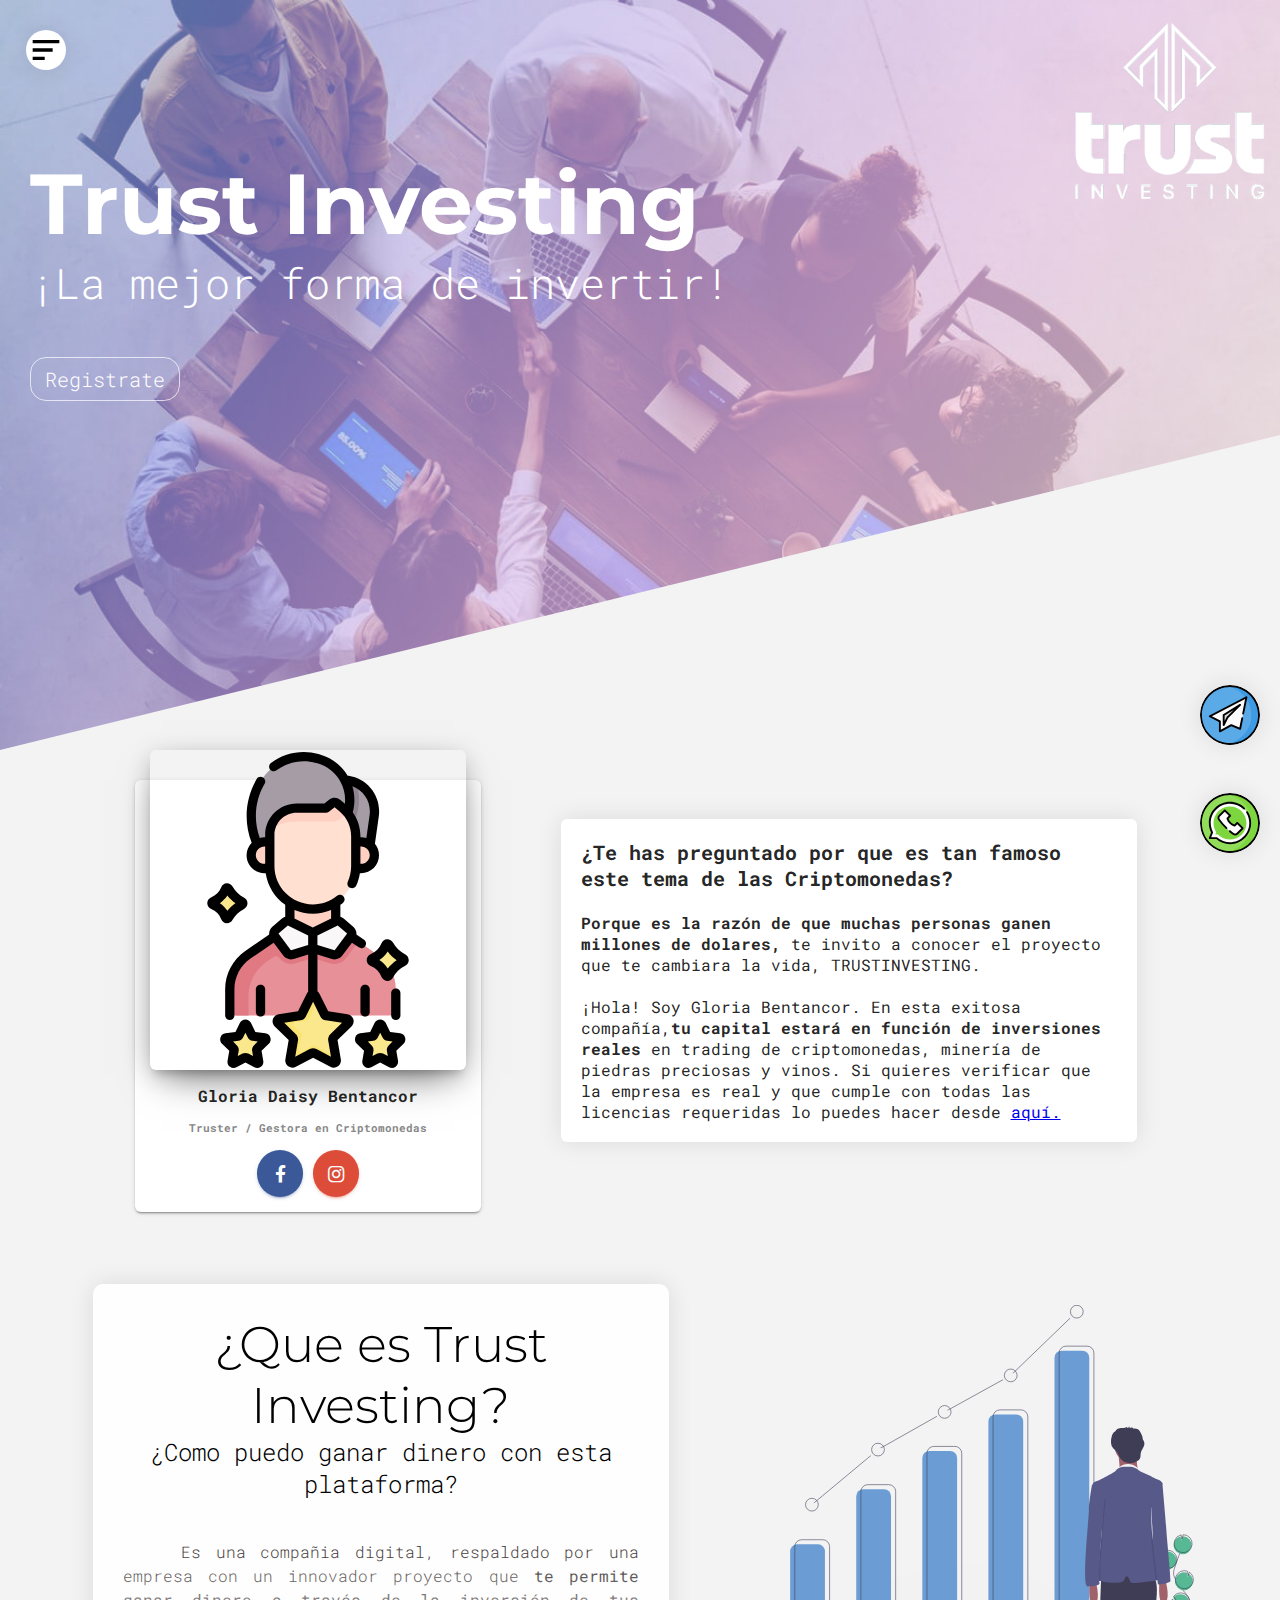
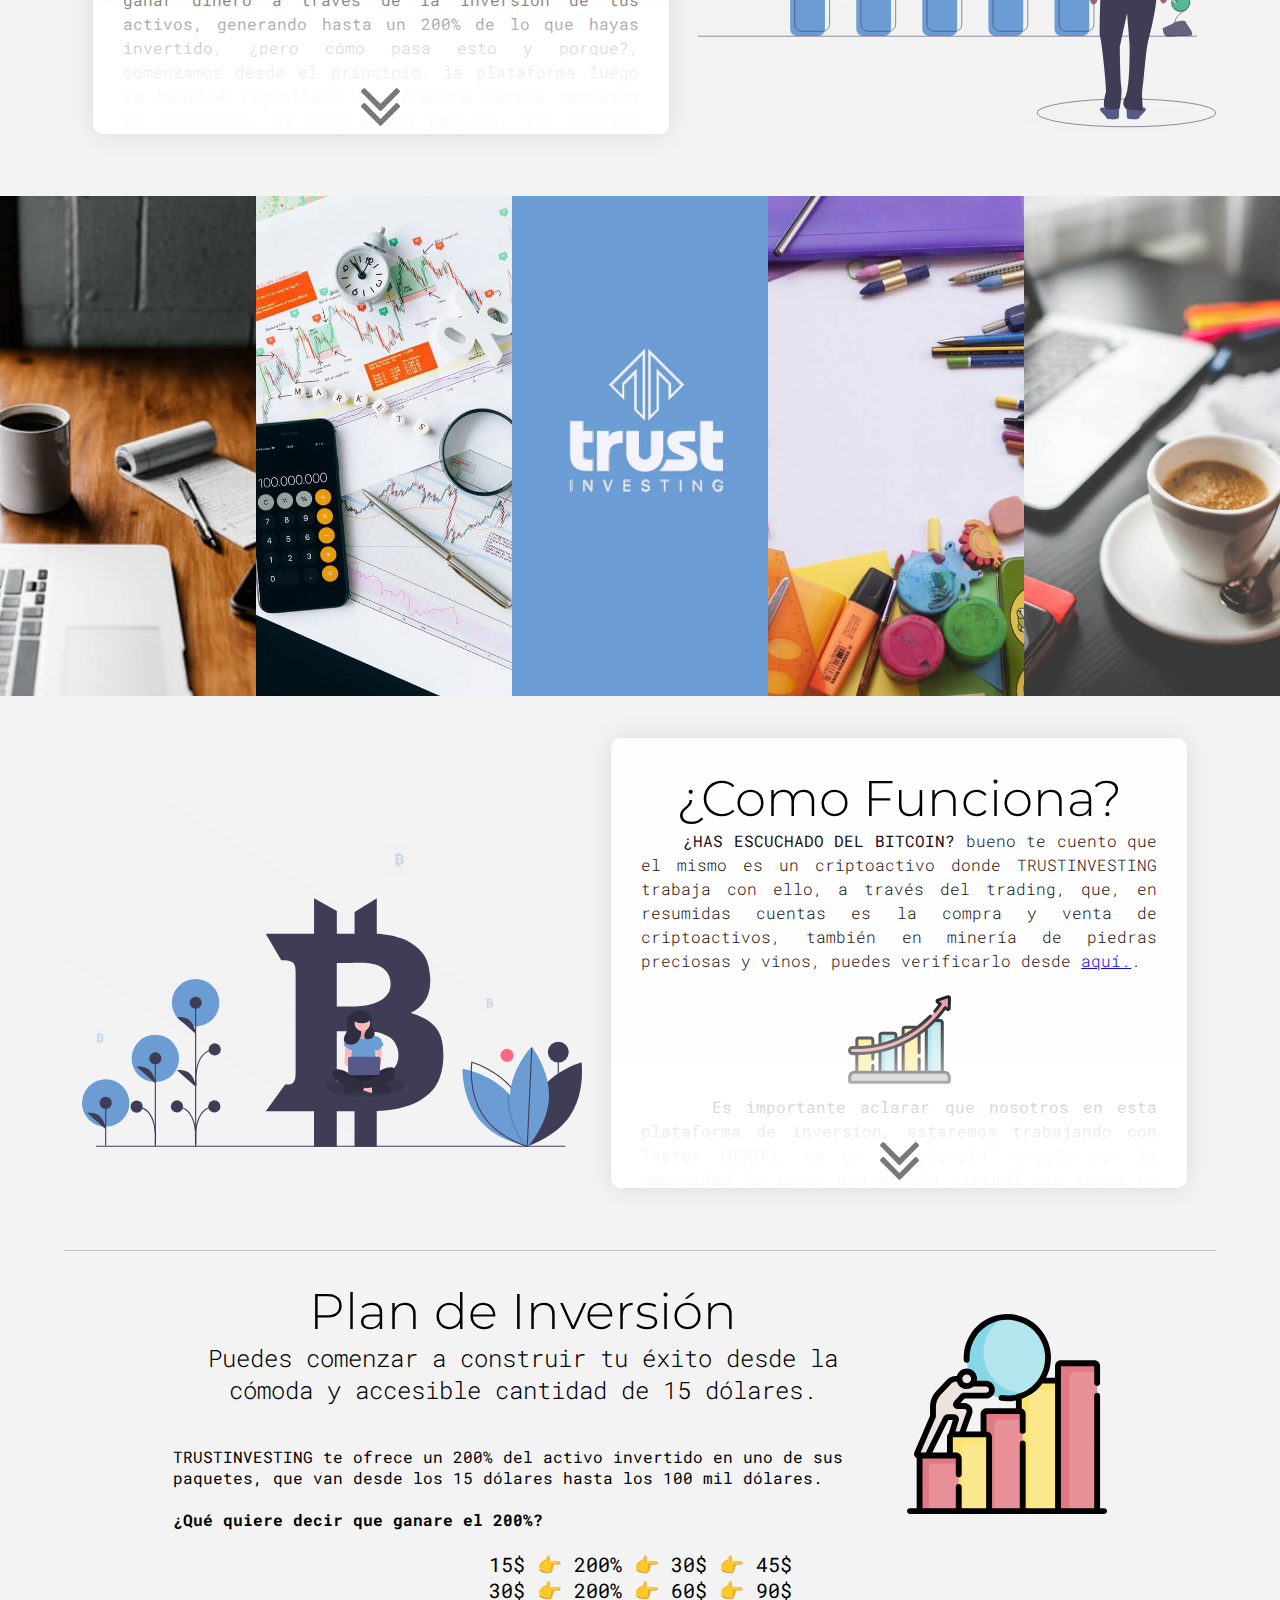
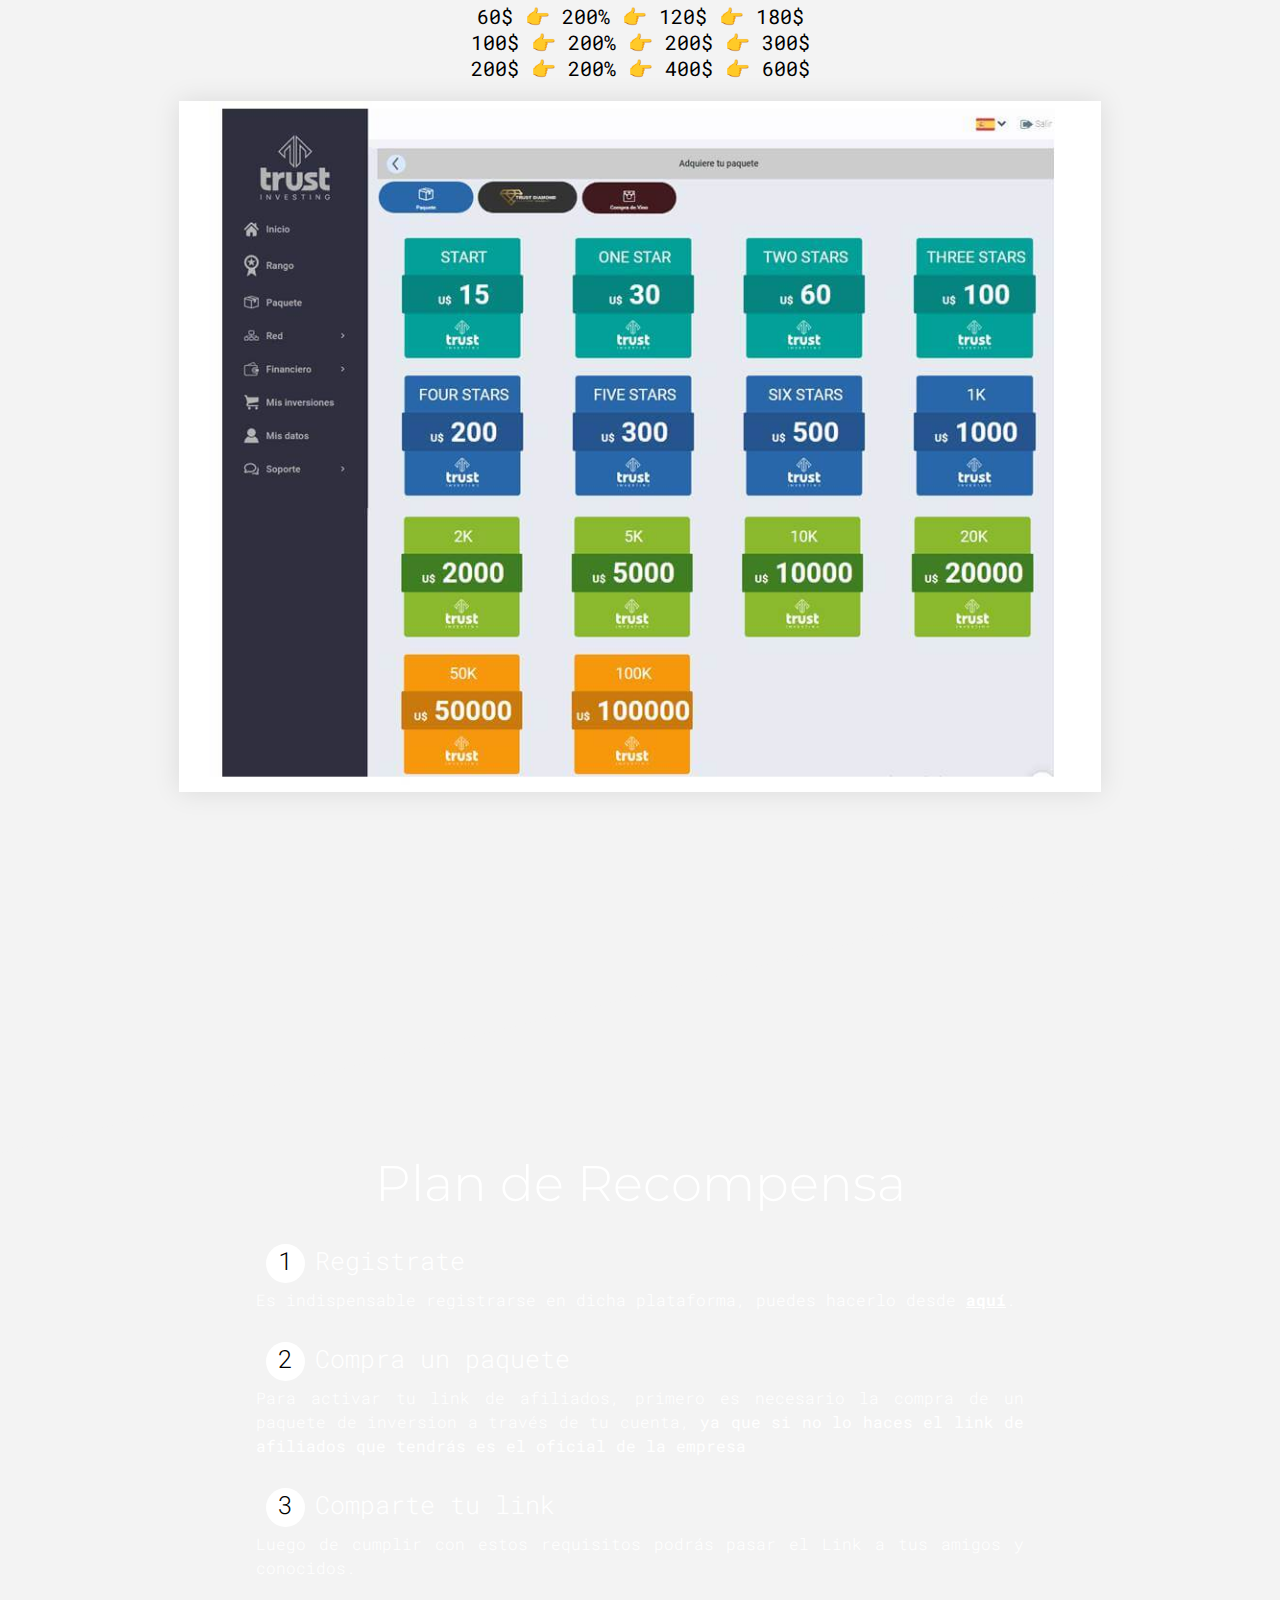
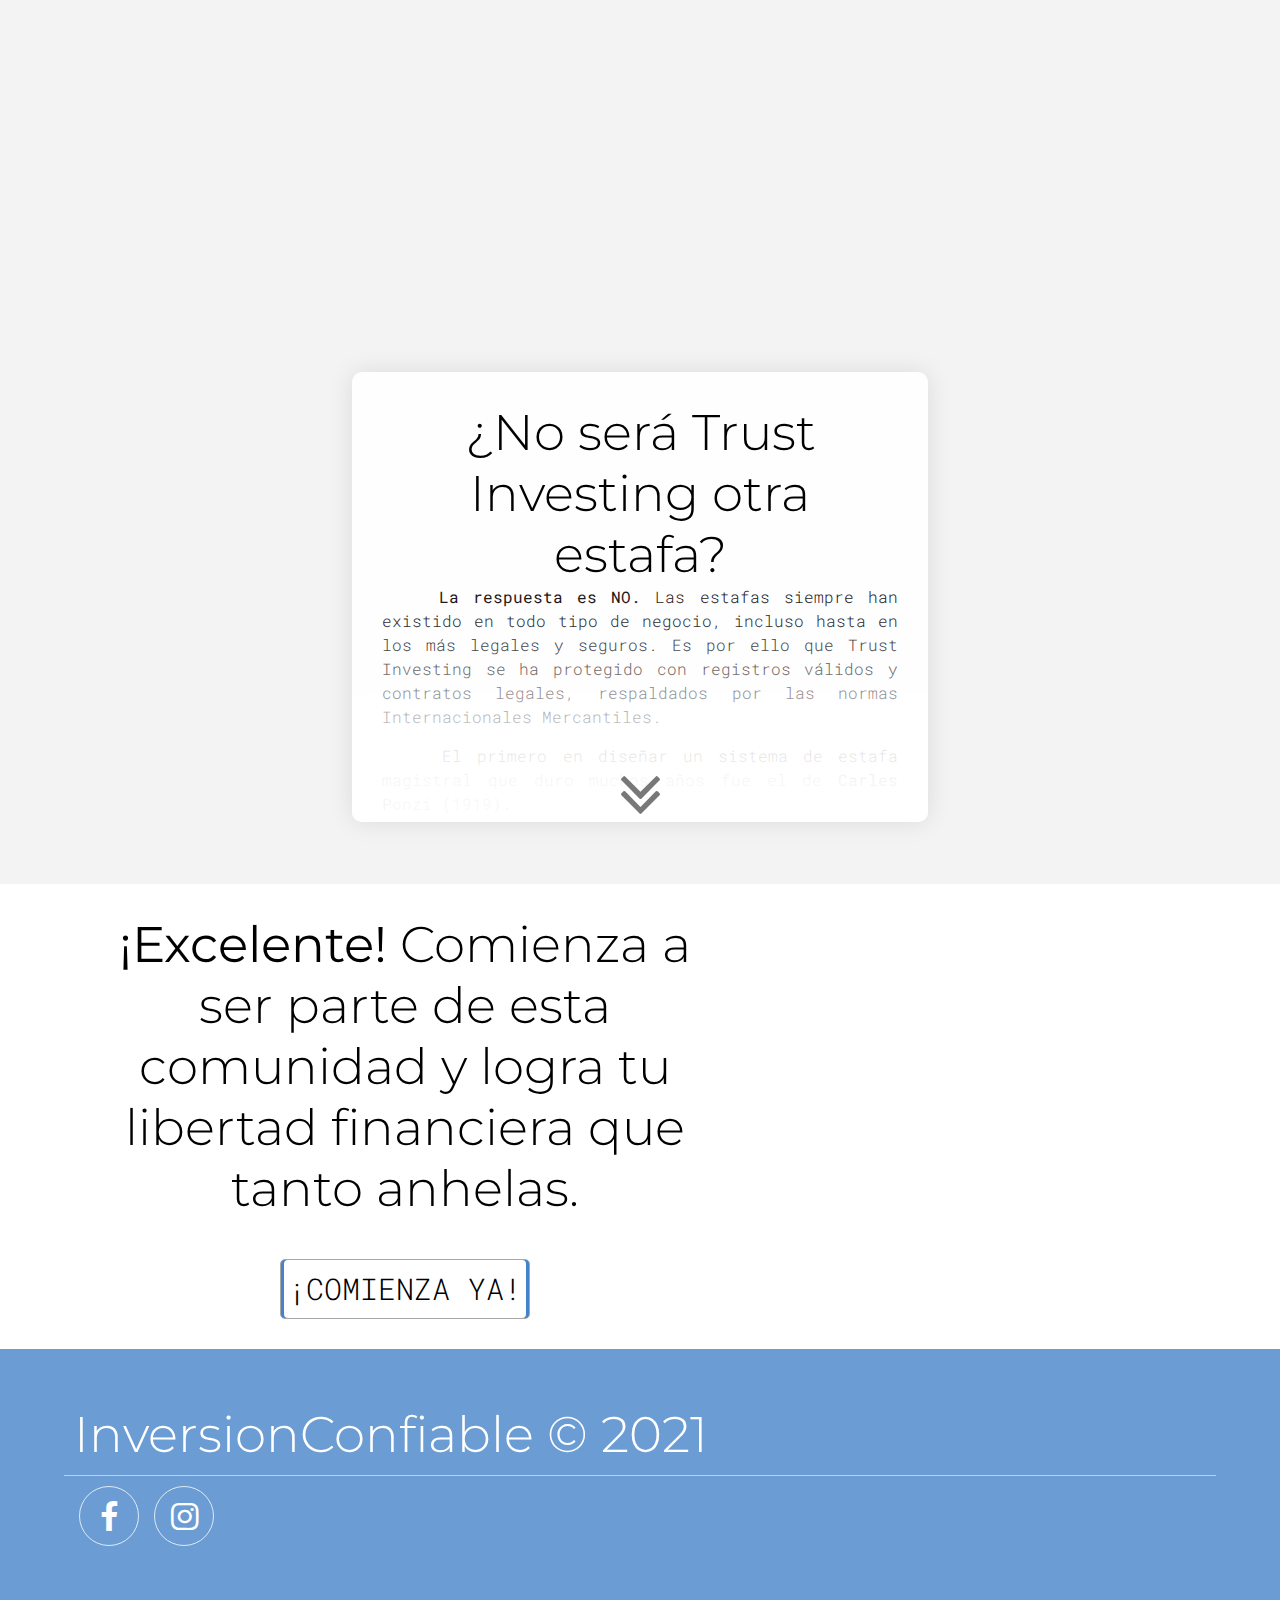
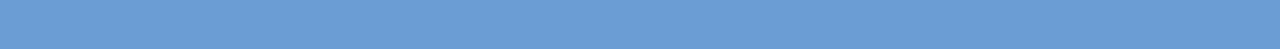
==== index.html @ 5d6cb263 "mensaje1" ====
<!DOCTYPE html>
<html lang="es">
<head>
    <meta charset="UTF-8">
    <meta name="viewport" content="width=device-width, initial-scale=1.0">
    <meta http-equiv="X-UA-Compatible" content="ie=edge">
    <meta name="description" content="TRUSTINVESTING es una compañia especializada en criptiactivos, con pagos confiables, rapidos y seguros.">
    <meta name="keywords" content="Que es TRUSTINVESTING, Como funciona, Como ganar con TRUSTINVESTING, Paquetes, Link de referencia, Recompensa, Afiliados, Registrarse en TRUSTINVESTING">
    <meta name="author" content="Samuel">
    <title>Que es TRUSTINVESTING|Como Funciona en este 2021|Planes y Servicios</title>
    <link rel="stylesheet" href="style/estilos.css">
    <link rel="stylesheet" href="style/fontello.css">
    <link rel="preconnect" href="https://fonts.gstatic.com">
    <link rel="stylesheet" href="style/fontello2.css">
</head>
<body>
    <header>
        <div class="what">
            <a href="https://api.whatsapp.com/send?phone=59898724242">
                <img src="Imagenes/whatsapp.svg" alt="" class="logo ">
            </a>
        </div>
        <div class="teleg">
            <a href="https://t.me/Gloriadai">
                <img src="Imagenes/telegram.svg" alt="" class="logo2 ">
            </a>
        </div>
        <nav class="menu-navegacion">
            <div class="contenido-navegacion">
                <a href="Quien-Soy2/index.html" class="especial">¿Quien soy?<i class="icon-user edit"></i></a>
                <a href="Como-Registrarme-en-TrustInvesting/index.html">¿Como Registrarme en TrustInvesting?<i class="icon-login edit"></i></a>
                <a href="Plan Pasivo e Interes Compuesto/index.html">Plan Pasivo e Interes Compuesto <i class="icon-dollar edit"></i></a>
                <a href="Plan-De-Compensacion-y-Detalles/index.html">Plan de Compensación y Detalles <i class="icon-money edit"></i></a>
                <a href="Rango-o-Plan-de-Carreras/index.html">Rango o Plan de Carreras <i class="icon-child edit"></i></a>
                <a href="Como-comprar-un-paquete/index.html">Como comprar un paquete y retirar dinero<i class="icon-box edit"></i></a>
                <a href="Preguntas-Frecuentes/index.html">Preguntas Frecuentes <i class="icon-help edit"></i></a>
            </div>
        </nav>
        <img src="Imagenes/bx-menu-alt-left.svg" alt="" class="hamburguer">
        <div class="logo-investing">
            <img src="Imagenes/Logo_Trust_Investing.png" alt="" class="investing lazyload" loading="lazy">
        </div>
        <div class="textos">
            <h1 class="titulo">Trust Investing</h1>
            <h3 class="subtitulo">¡La mejor forma de invertir!</h3>
            <a href="https://trustinvesting.com/Gloriadaisy/unete" class="boton">Registrate
            </a>
        </div>
        <div class="sesgoabajo"></div>
    </header>
    <main>
        <!-- PROFILE CARDS -->
        <div class="cards-7 section-gray">
            <div class="contenido-perfil">
                <div class="card card-profile">
                    <div class="card-image">
                        <a href="#"><img class="img" src="flaticon/role-model.svg"> </a>
                    </div>
                    <div class="table">
                        <h4>Gloria Daisy Bentancor</h4>
                        <h6 class="category text-gray">Truster / Gestora en Criptomonedas</h6>
                        <div class="ftr"><a href="https://www.facebook.com/profile.php?id=100000146257616" class="btn btn-just-icon btn-facebook btn-round"><i class="fa icon-facebook"></i></a> <a href="https://www.instagram.com/gloriabentancor?igshid=164nlr9mfbh7b" class="btn btn-just-icon btn-google btn-round"><i class="fa icon-instagram"></i></a> </div>
                    </div>
                </div>
                <div class="cards-1">
                    <div class="card2 card-blog">
                        <div class="table">
                            <p>
                                <strong class="primero"> ¿Te has preguntado por que es tan famoso este tema de las Criptomonedas?</strong>
                                <br>
                                <br>
                                <strong> Porque es la razón de que muchas personas ganen millones de dolares,</strong> te invito a conocer el proyecto que te cambiara la vida, TRUSTINVESTING.
                                <br>
                                <br>
                                ¡Hola! Soy Gloria Bentancor. En esta exitosa compañía,<strong>tu capital estará en función de inversiones reales </strong>en trading de criptomonedas, minería de piedras preciosas y vinos. Si quieres verificar que la empresa es real y que cumple con todas las licencias requeridas lo puedes hacer desde <a href="https://opencorporates.com/companies/pa/155681488"> aquí.</a>
                            </p>
                        </div>
                    </div>
                </div>
            </div>
        </div>
        <section class="acerca-de">
            <div class="sobreNosotros">
                <div class="contenedor sombra">
                    <div class="contenido">
                        <h2 class="sobre-nosotros">¿Que es Trust Investing?</h2>
                        <h3 class="slogan">¿Como puedo ganar dinero con esta plataforma?</h3>
                        <p class="parrafo">&nbsp;&nbsp;&nbsp;&nbsp;Es una compañia digital, respaldado por una empresa con un innovador proyecto que <strong>te permite ganar dinero a través de la inversión de tus activos, generando hasta un 200% de lo que hayas invertido</strong>, ¿pero cómo pasa esto y porque?, comenzamos desde el principio, la plataforma luego de haberte registrado te ofrecerá varios paquetes de inversion, al comprar un paquete, tus activos pasan a ser criptoactivos, los mismos son básicamente activos virtuales,<b>protegidos por criptografía</b>, presentes en los registros digitales, cuyas operaciones se ejecutan y almacenan en una red virtual, esto quiere decir que tus activos estarán seguros.</p>
                        <div class="imagen-coachin">
                            <img src="flaticon/trust.svg" alt="">
                        </div>
                        <p class="parrafo">&nbsp;&nbsp;&nbsp;&nbsp;Dichos activos surgió con necesidad de realizar pagos y transferencias entre personas naturales y jurídicas <b>sin pasar por un intermediario como lo son las instituciones bancarias, pagos rapidos, seguros, sin comisiones ni impuestos.</b></p>
                        <div class="sombra-interna"></div>
                    </div>
                    <div class="flecha">
                        <i class="icon-angle-double-down flecha-interna"></i>
                    </div>
                </div>
                    <img src="undraw/undraw_investing_7u74.svg" alt="" class="ilustracion lazyload" loading="lazy">
            </div>
        </section>
        <section class="galeria">
            <div class="imagenes none">
                <img src="Imagenes/1.jpg" alt="" loading="lazy" class="lazyload">
            </div>
            <div class="imagenes dnone">
                <img src="Imagenes/3.jpg" alt="" loading="lazy" class="lazyload">
            </div>
            <div class="imagenes">

                <img src="Imagenes/Investing(4).jpg" alt="" loading="lazy" class="lazyload">

            </div>
            <div class="imagenes dnone">
                <img src="Imagenes/4.jpeg" alt="" loading="lazy" class="lazyload">

            </div>
            <div class="imagenes none">
                <img src="Imagenes/5.jpeg" alt="" loading="lazy" class="lazyload">
            </div>

        </section>



        <section class="acerca-de">
            <div class="sobreNosotros">
                <img src="undraw/undraw_digital_currency_qpak.svg" alt="" class="ilustracion lazyload" loading="lazy">
                <div class="contenedor sombra">
                    <div class="contenido">
                        <h2 class="sobre-nosotros">¿Como Funciona?</h2>
                        <p class="parrafo">&nbsp;&nbsp;&nbsp;&nbsp;<b>¿HAS ESCUCHADO DEL BITCOIN?</b> bueno te cuento que el mismo es un criptoactivo donde TRUSTINVESTING trabaja con ello, a través del trading, que, en resumidas cuentas es la compra y venta de criptoactivos, también en minería de piedras preciosas y vinos, puedes verificarlo desde <a href="http://www.traveltrust.club/">aquí.</a>.</p>
                        <div class="imagen-coachin">
                            <img src="flaticon/growth.svg" alt="">
                        </div>
                        <p class="parrafo"> &nbsp;&nbsp;&nbsp;&nbsp;<b> Es importante aclarar que nosotros en esta plataforma de inversion, estaremos trabajando con Theter (USDT),</b> es un “stablecoin” creado con la necesidad de tener una moneda virtual que tenga un valor <b>"fijo"</b> dentro de los criptoactivos, esto quiere decir que su valor no es volátil y no varía a través del tiempo a diferencia del Bitcoin, su valor equivale a un dólar en el mercado, donde “USDT” proviene de unir, USD (símbolo financiero del dólar) con T (de Theter), digamos de manera coloquial que es un “dólar virtual” y que el mismo nos permitirá manejar nuestra cuenta de TRUSTinvesting a través de la compra de paquetes y diferentes transacciones que hagamos en dicha cuenta. </p>
                        <p class="parrafo">&nbsp;&nbsp;&nbsp;<b>Es bastante simple obtener beneficios en este mercado digital, donde TRUSTINVESTING te facilitara el manejo de estas monedas.</b></p>
                        <div class="sombra-interna"></div>
                    </div>
                    <div class="flecha">
                        <i class="icon-angle-double-down flecha-interna"></i>
                    </div>
                </div>
            </div>
        </section>
        <section class="acerca-de">
            <div class="planDeInversion">
                <div class="contenedor">
                    <div class="descripcion">
                        <div class="contenido-plan-de-inversion">
                            <h2 class="sobre-nosotros">Plan de Inversión</h2>
                            <h3 class="slogan">Puedes comenzar a construir tu éxito desde la cómoda y accesible cantidad de 15 dólares.</h3>
                            <p>TRUSTINVESTING te ofrece un 200% del activo invertido en uno de sus paquetes, que van desde los 15 dólares hasta los 100 mil dólares.</p>
                            <br>
                            <p><strong>¿Qué quiere decir que ganare el 200%?</strong></p>
                            <br>
                        </div>
                        <div class="imagen-coachin">
                            <img src="flaticon/struggle.svg" alt="">
                        </div>
                    </div>
                    <div class="ganancia">
                        <ul>
                            <li>15$ 👉 200% 👉 30$ 👉 45$ </li>
                            <li>30$ 👉 200% 👉 60$ 👉 90$</li>
                            <li>60$ 👉 200% 👉 120$ 👉 180$</li>
                            <li>100$ 👉 200% 👉 200$ 👉 300$</li>
                            <li>200$ 👉 200% 👉 400$ 👉 600$</li>
                        </ul>
                    </div>

                </div>
                <div class="imagen-inversion">
                    <img src="Imagenes/paquetes.jpg" alt="paquetes de TrustInvesting" loading="lazy" class="lazyload">
                </div>
             </div>
        </section>

        <section class="plan-recompensa">
            <div class="fondo" loading="lazy">
                <div class="sesgoarriba"></div>
                    <div class="contenedor">
                        <h2 class="sobre-nosotros">Plan de Recompensa</h2>
                        <div class="pasos">
                            <h3 class="subtitulo"><span>1</span>Registrate</h3>
                            <p class="parrafo"> Es indispensable registrarse en dicha plataforma, puedes hacerlo desde <a href="https://trustinvesting.com/Gloriadaisy/unete">aquí</a>.</p>
                        </div>
                        <div class="pasos">
                            <h3 class="subtitulo"><span>2</span>Compra un paquete</h3>
                            <p class="parrafo">Para activar tu link de afiliados, primero es necesario la compra de un paquete de inversion a través de tu cuenta, <b>ya que si no lo haces el link de afiliados que tendrás es el oficial de la empresa</b></p>
                        </div>
                        <div class="pasos">
                            <h3 class="subtitulo"><span>3</span>Comparte tu link</h3>
                            <p class="parrafo">Luego de cumplir con estos requisitos podrás pasar el Link a tus amigos y conocidos.</p>
                        </div>
                    </div>
                <div class="sesgoabajo"></div>
            </div>
        </section>
        <section class="acerca-de">
            <div class="sobreNosotros">
                <div class="contenedor sombra">
                    <div class="contenido">
                        <h2 class="sobre-nosotros">¿No será Trust Investing otra estafa?</h2>
                        <p class="parrafo">&nbsp;&nbsp;&nbsp;&nbsp;<b>La respuesta es NO.</b> Las estafas siempre han existido en todo tipo de negocio, incluso hasta en los más legales y seguros. Es por ello que Trust Investing se ha protegido con registros válidos y contratos legales, respaldados por las normas Internacionales Mercantiles.</p>
                        <p class="parrafo">&nbsp;&nbsp;&nbsp;&nbsp;El primero en diseñar un sistema de estafa magistral que duro muchos años fue el de<strong> Carles Ponzi (1919).</strong></p>
                        <p class="parrafo">&nbsp;&nbsp;&nbsp;&nbsp;El segundo fraude a gran escala más famoso muy similar al primero fue el de Bernie Madoff (1990 hasta el 2007). De allí los famosos “esquemas ponzi”.</p>
                        <p class="parrafo">&nbsp;&nbsp;&nbsp;&nbsp;Seguramente escucharas en YouTube y algunas páginas web que Trust Investing es un “esquema Ponzi”, <strong>y es que la verdad, estas personas, o no están informadas, o utilizan el marketing para que su artículo publicado tenga más visitas,</strong> usan diferentes técnicas como el gap de la curiosidad (Ejemplo: “Será Trust Investing una estafa”) para luego <strong>decirle al público lo que quieren oír, ellos obtienen like, atención y tú te quedas sin un proyecto para lograr tu libertad financiera.</strong> </p>
                        <p class="parrafo">&nbsp;&nbsp;&nbsp;&nbsp;Y la verdad es que en su mayoría, estas personas que te cuentan esto <strong>no le han dado la oportunidad a Trust Investing o simplemente te quieren promocionar otro negocio.</strong></p>
                        <div class="sombra-interna"></div>
                    </div>
                    <div class="flecha">
                        <i class="icon-angle-double-down flecha-interna"></i>
                    </div>
                </div>
                <div class="contenidoIlustracion">
                    <img src="Imagenes/Trustinvesting (1) (1) (1).png" alt="" class="ilustracion2 lazyload" loading="lazy">
                </div>
            </div>
        </section>
        <section class="exito">
            <div class="texto-exito">
                <p> <b>¡Excelente!</b> Comienza a ser parte de esta comunidad y logra tu libertad financiera que tanto anhelas.</p>
                    <a href="https://trustinvesting.com/Gloriadaisy/unete" class="boton">¡COMIENZA YA!</a>
            </div>
                <img src="Imagenes/exitoultimo.jpg" alt="" class="imagen-exito" loading="lazy">
        </section>
    </main>
    <footer>
        <div class="contenedor">
            <p class="copy">InversionConfiable &copy; 2021</p>
            <div class="sociales">
                <a class="icon-facebook" href="https://www.facebook.com/profile.php?id=100000146257616"></a>
                <a class="icon-instagram" href="https://www.instagram.com/gloriabentancor?igshid=164nlr9mfbh7b"></a>
            </div>
        </div>
    </footer>
    <script src="codigo/codigo.js"></script>
</body>
</html>
---- style/estilos.css ----
@import url('https://fonts.googleapis.com/css2?family=Montserrat:wght@100&family=Roboto+Mono:wght@300&display=swap');
:root{
    --primario:#6B9DD4;
    --secundario:#D46BD2;
    --terciario:#D4A26B;
    --cuaternario:#6BD46E;
    --titulos:'Montserrat';
    --cuerpo:'Roboto Mono';
}

* {
    margin: 0;
    padding: 0;
    box-sizing: border-box;
}
body {
    font-family: var(--cuerpo);
    font-size: 16px;
    background: rgb(243, 243, 243);
}
.what{
    width: 60px;
    height: 60px;
    border-radius: 50%;
    position: fixed;
    bottom: 3vh;
    right: 0;
    margin: 20px;
    background-size: cover;
    box-shadow: 0px 0px 25px rgba(0, 0, 0, 0.1);
    z-index: 10;
}
.logo{
    width: 100%;
    height: 100%;
    border-radius: 50%;
    
}
.teleg{
    width: 60px;
    height: 60px;
    border-radius: 50%;
    position: fixed;
    bottom: 15vh;

    right: 0px;
    margin: 20px;
    background-size: cover;
    box-shadow: 0px 0px 25px rgba(0, 0, 0, 0.1);
    z-index: 10;
}
.logo2{width: 100%;
    height: 100%;
    border-radius: 50%;
}
.hamburguer{
    position: fixed;
    top: 30px;
    left: 2%;
    background: #fff;
    width: 40px;
    height: 40px;
    cursor: pointer;
    border-radius: 50%;
    box-shadow: 0px 0px 25px rgba(0, 0, 0, 0.1);
    z-index: 10;
}

.menu-navegacion{
    position: fixed;
    bottom: 0;
    left: 0;
    width: 40vw;
    height: 100%;
    background: rgba(0, 0, 0, 0.829);
    display: flex;
    flex-direction: column;
    justify-content: center;
    align-items: center;
    transition: transform .3s ease-in-out;
    transform: translate(-110%); 
    box-shadow: 0 0 6px rgba(0,0,0,.5);
    z-index: 10;
    
}
.edit{
    font-size: 40px;
    position: absolute;
    left: 17%;
}

.spread{
    transform: translate(0);
}
.contenido-navegacion{
 
  position: relative;
}
.menu-navegacion a{
    color:#fff;
    text-decoration: none;
    margin: 5px 0px 5px 30%;
    display: flex;
    align-items: center;
    margin-top: 10px;
    width: 60%;
    height: 50px;
    border-bottom: 1px solid rgba(255, 255, 255, 0.5) ;
}


/* Header */

header {
    
    width: 100%;
    height: 650px;
    background-image: url(../Imagenes/pexels-fauxels-3183197\ \(1\).jpg);
    background-attachment: fixed;
    background-size: cover;
    position: relative;
    overflow: hidden;
    color: #fff;
    text-align: left;
}
.logo-investing{
    width: 15%;
    height: auto;
    position: absolute;
    top: 0;
    right: 0;
    margin: 15px;
}
.investing{
    width: 100%;
    height: 100%;
    display: block;
    background-size: cover;
}
header .textos {
    margin: 152px 0 0 30px;
}
header .titulo {
    font-size: 85px;
    font-family: var(--titulos);
}
header .subtitulo {
    font-size: 42px;
    font-weight: 300;
    margin-bottom: 32px;
    font-family: var(--cuerpo);
}
header .boton {
  
        display: inline-block;
        padding: 8px;
        width: 150px;
       
        font-weight: 300;
        border: 1px solid rgba(255, 255, 255, 0.7);
        color: rgb(255, 255, 255);
        font-size: 20px;
        text-align: center;
        text-decoration: none;
        border-radius: 16px;
        margin-top: 15px;
        font-family: var(--cuerpo);

}
header .boton:hover{
    background: rgba(167, 167, 167, 0.226);
}
.sesgoabajo {
    z-index: 10;
    position: absolute;
    bottom: 0;
    left: 0;
    border-width: 0 0 35vh 100vw;
    border-style: solid;
    border-color: transparent transparent rgb(243, 243, 243) transparent;
}
.sesgoarriba {
    z-index: 10;
    position: absolute;
    top: 0;
    left: 0;
    border-width: 35vh 100vw 0 0;
    border-style: solid;
    border-color: rgb(243, 243, 243) transparent transparent transparent;
}

/*---------------------------------------------------------------------- /
PERFIL EN LA PRINCIPAL
----------------------------------------------------------------------- */
.section-gray {
    display: flex;
    width: 100%;
    justify-content: center;

}
.contenido-perfil{
    width: 90%;
    display: flex;
    align-items: center;
    flex-wrap: wrap;
    justify-content: space-evenly;
}
.card {
    display: inline-block;
    position: relative;
    width: 30%;
    margin-bottom: 30px;
    border-radius: 6px;
    color: rgba(0, 0, 0, 0.87);
    background: #fff;
    box-shadow: 0 2px 2px 0 rgba(0, 0, 0, 0.14), 0 3px 1px -2px rgba(0, 0, 0, 0.2), 0 1px 5px 0 rgba(0, 0, 0, 0.12);
}
.card .card-image {
    display: flex;  
    position: relative;
    overflow: hidden;
    margin-left: 15px;
    margin-right: 15px;
    margin-top: -30px;
    border-radius: 6px;
    box-shadow: 0 16px 38px -12px rgba(0, 0, 0, 0.56), 0 4px 25px 0px rgba(0, 0, 0, 0.12), 0 8px 10px -5px rgba(0, 0, 0, 0.2);
}
.card .card-image img {
    width: 100%;
    height: 100%;
    border-radius: 6px;
    pointer-events: none;
    overflow: hidden;
    background-size: cover;
}
.card .card-image .card-caption {
    position: absolute;
    bottom: 15px;
    left: 15px;
    color: #fff;
    font-size: 1.3em;
    text-shadow: 0 2px 5px rgba(33, 33, 33, 0.5);
}
.card img {
    width: 100%;
    height: auto;
}
.table {
    margin-bottom: 0px;
}
.card .table {
    padding: 15px 30px;
}
.card [class*="table-"] {
    color: #FFFFFF;
    border-radius: 6px;
}
.card [class*="table-"] .card-caption a,
.card [class*="table-"] .card-caption,
.card [class*="table-"] .icon i {
    color: #FFFFFF;
}
.card [class*="table-"] .icon i {
    border-color: rgba(255, 255, 255, 0.25);
}
.card [class*="table-"] .ftr .stats,
.card [class*="table-"] .category,
.card [class*="table-"] .card-description {
    color: rgba(255, 255, 255, 0.8);
}
.card-profile {
    margin-top: 30px;
    text-align: center;
}
.category {
    margin: 15px 0;
}
.card-caption,
.card-caption a {
    color: #333;
    text-decoration: none;
  
}
.primero{
    font-size: 20px;
}
.card-caption {
    font-weight: 700;
    font-family: "Roboto Slab", "Times New Roman", serif;
}
.card-profile .btn-just-icon.btn-raised,
.card-testimonial .btn-just-icon.btn-raised {
    margin-left: 6px;
    margin-right: 6px;
}
.card-testimonial .card-description + .card-caption {
    margin-top: 30px;
}
.text-gray {
    color: #888;
}
.btn {
    display: inline-block;
    text-align: center;
   
    justify-content: center;

  
    cursor: pointer;
    -webkit-user-select: none;
    -moz-user-select: none;
    -ms-user-select: none;
    user-select: none;
    background-image: none;
    border: 1px solid transparent;
    border-radius: 4px;
}
.btn.btn-round,
.navbar .navbar-nav > li > a.btn.btn-round {
    border-radius: 30px;
}
.btn.btn-just-icon,
.navbar .navbar-nav > li > a.btn.btn-just-icon {
    font-size: 20px;
    padding: 12px 12px;
    line-height: 1em;
}
.btn.btn-just-icon i,
.navbar .navbar-nav > li > a.btn.btn-just-icon i {
    width: 20px;
}
/* facebook */
.btn.btn-facebook,
.navbar .navbar-nav > li > a.btn.btn-facebook {
    background-color: #3b5998;
    color: #fff;
    box-shadow: 0 2px 2px 0 rgba(59, 89, 152, 0.14), 0 3px 1px -2px rgba(59, 89, 152, 0.2), 0 1px 5px 0 rgba(59, 89, 152, 0.12);
}
.btn.btn-facebook:focus,
.btn.btn-facebook:active,
.btn.btn-facebook:hover {
    background-color: #3b5998;
    color: #fff;
    box-shadow: 0 14px 26px -12px rgba(59, 89, 152, 0.42), 0 4px 23px 0px rgba(0, 0, 0, 0.12), 0 8px 10px -5px rgba(59, 89, 152, 0.2);
}
.btn.btn-facebook.btn-simple,
.navbar .navbar-nav > li > a.btn.btn-facebook.btn-simple {
    color: #3b5998;
    background-color: transparent;
    box-shadow: none;
}
/*twitter*/
.btn.btn-twitter,
.navbar .navbar-nav > li > a.btn.btn-twitter {
    background-color: #55acee;
    color: #fff;
    box-shadow: 0 2px 2px 0 rgba(85, 172, 238, 0.14), 0 3px 1px -2px rgba(85, 172, 238, 0.2), 0 1px 5px 0 rgba(85, 172, 238, 0.12);
}
.btn.btn-twitter:focus,
.btn.btn-twitter:active,
.btn.btn-twitter:hover {
    background-color: #55acee;
    color: #fff;
    box-shadow: 0 14px 26px -12px rgba(85, 172, 238, 0.42), 0 4px 23px 0px rgba(0, 0, 0, 0.12), 0 8px 10px -5px rgba(85, 172, 238, 0.2);
}
.btn.btn-twitter.btn-simple,
.navbar .navbar-nav > li > a.btn.btn-twitter.btn-simple {
    color: #55acee;
    background-color: transparent;
    box-shadow: none;
}
/*google*/
.btn.btn-google,
.navbar .navbar-nav > li > a.btn.btn-google {
    background-color: #dd4b39;
    color: #fff;
    box-shadow: 0 2px 2px 0 rgba(221, 75, 57, 0.14), 0 3px 1px -2px rgba(221, 75, 57, 0.2), 0 1px 5px 0 rgba(221, 75, 57, 0.12);
}
.btn.btn-google:focus,
.btn.btn-google:active,
.btn.btn-google:hover {
    background-color: #dd4b39;
    color: #fff;
    box-shadow: 0 14px 26px -12px rgba(221, 75, 57, 0.42), 0 4px 23px 0px rgba(0, 0, 0, 0.12), 0 8px 10px -5px rgba(221, 75, 57, 0.2);
}
.btn.btn-google.btn-simple,
.navbar .navbar-nav > li > a.btn.btn-google.btn-simple {
    color: #dd4b39;
    background-color: transparent;
    box-shadow: none;
}
.fa {
    display: inline-block;
    margin: 0;
    text-align: center;
    font-size: 19px;
}
/*
dESCRIPCION DEL PATROCINADOR
*/
.card-description{
    font-weight: 300;
    color: #777;
}
.table {
    margin-bottom: 0px;
    width: 100%;
    padding: 20px;
}
.card-description{
    font-weight: 300;
    color: #777;
}
.card2 {
    display: inline-block;
    position: relative;
    width: 100%;
    margin-bottom: 30px;
    border-radius: 6px;
    color: rgba(0, 0, 0, 0.87);
    background: #fff;
    box-shadow: 0px 0px 25px rgba(0, 0, 0, 0.1);
}
.cards-1{
    margin: 20px 8px;
    width: 50%;
}
/*TERMINA EL PERFIL EN EL BODY*/

/*¿Que es TrustInvesting*//* Main */
.contenedor {
    width: 90%;
    max-width: 1000px;
    margin: auto;
    overflow: hidden;
    margin-bottom: 20px;
 
}
.sombra{
    box-shadow: 0px 0px 25px rgba(0, 0, 0, 0.1) ;
    border-radius: 10px;
    background: rgba(255, 255, 255, 0.911);
    position: relative;
    height: 450px;
    
    transition: height .5s ;
    
}
.contenido{
    padding: 30px;
}
.sombra-interna{
    width: 100%;
    bottom: 0;
    position: absolute;
    height: 0px;
    background: rgba(0, 0, 0, 0.925);
    box-shadow: 0px -20px 110px 110px rgb(255, 255, 255) ;
    transition: transform 1s;
   
    
}
.flecha{
    position: absolute;
    bottom: 5px;
    width: 100%;
    height: 70px;   
    text-align: center;
    background-size: cover;
    overflow: hidden;
    display: inline-block;

    cursor: pointer;
  
   
}
.flecha-interna{
    width: 100%;
    height: 100%;
    display: inline-block;
    cursor: pointer;
    transition: transform .5s;
    font-size: 70px;
    color: rgba(54, 54, 54, 0.671);
}
.sombraDespues{
    height: 1000px;
    
}
.sombra-internaDespues{
    display:none;
    transition-duration: 1s;
}
.flechaDespues{
    transform: rotate(180deg)
}
.container{
    width: 95%;
    max-width: 1000px;
    margin: auto;
    overflow: hidden;
    margin-bottom: 20px;

}
.acerca-de{
    width: 90%;
    justify-content: center;

    margin: 42px auto ;
    
}
.ilustracion{
    width:45%;

}

.contenidoIlustracion{
    width: 51%;
    display: block;
    margin: auto;
}

.ilustracion2{
    width: 100%;
    display: flex;
    justify-content: center;
    align-items: center;
    border-radius: 10px;
    box-shadow: 0px 0px 25px rgba(0, 0, 0, 0.1);
}
.sobreNosotros{
    display: flex;
    justify-content: space-evenly;
    flex-wrap: wrap;
    align-items: center;

}
.sobreNosotros2{
    display: flex;
    flex-direction: column ;
  
 

}
.sobreNosotros .contenedor{
    width: 50%;

}
.sobreNosotros2 .contenedor{
    width: 50%;
}
.sobre-nosotros {
    text-align: center;
    font-size: 50px;

    font-weight: 300;
    font-family: var(--titulos);
    
}
.slogan {
    font-size: 24px;
    font-weight: 300;
    text-align: center;
    margin-bottom: 40px;
}
.titulo2{
    margin-bottom: 40px;
}
.parrafo {
  
    font-weight: 300;
    text-align: justify;
    line-height: 24px;
    color: rgb(24, 16, 16);
    font-family: var(--cuerpo);
    margin-bottom: 15px;
    
}
.galeria {
    width: 100%;
    height: 500px;
    overflow: hidden;
    display: flex;
    position: relative;
    flex-wrap: wrap;
    z-index: -1;
}
.imagenes {
    width: 20%;
    height: 500px;
    overflow: hidden;
 
    background-size: cover;
    background-position: 20% 20%;   
   

    position: relative;
}
.imagenes img {
    width: 100%;
    height: 100%;
    object-fit: cover;
    object-position: 53%; 
}
.acerca-de .planDeInversion{
    padding-top: 30px;
    border-top: 1px rgba(143, 143, 143, 0.514) solid;
    display:flex;
    flex-direction: column;
    align-items: center;
    margin: auto;
}
.ganancia{
    width: 100%;
    text-align: center;
    font-size: 20px;
}
.imagen-coachin{
    width: 20%;
    background-size: cover;
}
.imagen-coachin img{
    width: 100%;
    height: 100%;
}
.contenido .imagen-coachin{
    text-align: center;
    margin: auto;
    display: block;
    justify-content: center;
}
.contenido .imagen-coachin img{
    width: 100%;
    height: 100%;
   
}
.descripcion{
    display: flex;
    align-items: center;
    flex-wrap: wrap;
    width: 100%;
    justify-content: space-evenly;

}
.contenido-plan-de-inversion{
    width: 70%;
}
.imagen-inversion{
    width: 80%;
    
}
.imagen-inversion img{
    background-size: cover;
    overflow: hidden;
    width: 100%;
    height: 100%;
    box-shadow: 0px 0px 25px rgba(0, 0, 0, 0.1) ;
}
.contenedor-sobre-nosotros{
    flex-direction: column;
    justify-content: center;
    align-items:center;
}
.fondo{
    background: var(--primario);
    padding: 35vh 0;

    background: -webkit-linear-gradient(to bottom, #6b9ed4cc, rgba(54, 59, 68, 0.603)), url(../Imagenes/trading.jpg);  /* Chrome 10-25, Safari 5.1-6 */
    background: linear-gradient(to bottom, #6b9ed4cc, rgba(54, 59, 68, 0.603)), url(../Imagenes/trading.jpg);
    background-attachment: fixed;
    background-size: cover;
    position: relative;

    overflow: hidden;
    color: #fff;
    text-align: left;
}
.plan-recompensa{
    z-index: -1;
}
.plan-recompensa .sesgoarriba,.sesgoabajo{
    z-index: 0;
}
.plan-recompensa .contenedor{
    z-index: -1;
    width: 60%;
    max-width: none;
    color: #fff;
}
.plan-recompensa .contenedor .parrafo{
    color: #fff;
}
.plan-recompensa .parrafo a{
    font-weight: bold;
    color: #fff;

}
.plan-recompensa .contenedor span{
    background: rgb(255, 255, 255);
    color: rgb(0, 0, 0);
    border-radius: 50%;
    display: inline-block;
    text-align: center;
    width: 39px;
    height: 39px;
    padding: auto 5px;
    margin: 0 10px 0 5px;
}
.plan-recompensa .subtitulo{
    font-size: 25px;
    font-weight: 300;
    margin-bottom: 32px;
    font-family: var(--cuerpo);
}
.pasos{
    margin-top: 30px ;
}
.pasos .subtitulo{
    margin: 5px;
    padding: 0;
}
.exito{
    padding: 30px 0px;
    background: white;
    
 
    display: flex;
    justify-content: space-evenly;
    align-items: center;
    flex-wrap:wrap ;

  
}
.exito .texto-exito{
  font-size: 50px;
  text-align: center;
  font-weight: 300;
  font-family: var(--titulos);
  width: 50%;
 
  
}
.exito .texto-exito p{
    margin-bottom: 40px;

}
.imagen-exito{
    width: 30%;
}
.texto-exito .boton{
    font-family: var(--cuerpo);
    font-size: 30px;
    text-align: center;
    text-decoration: none;
    font-weight: 300;    
    display: flex;
    align-items: center;
    justify-content: center ;
    margin: auto;
    padding: 5px;
    width: 250px;
    height: 60px;
    text-align: center; 
    border-radius: 5px;
    border: 1px solid #46464679;
   
    
    margin-top: 15px;
    color: rgb(0, 0, 0);
    transition: all 1s;
    box-shadow: 3px 0 #4383C9 inset,
                -3px 0 #4383C9 inset ;
}
.texto-exito .boton:hover{
    color: #fff;                 
    box-shadow: 250px 0 #4383C9 inset,
                -250px 0 #4383C9 inset ;
    border:none;
    
}

/* Footer */
footer{
    background: var(--primario);
    font-family: var(--titulos);
    width: 100%;
    padding: 0.1px;
    height: 300px;
    
    padding-top: 5vh;

} 
footer .contenedor{
    max-width: none;
    width: 100%;
    
    display: flex;
    flex-wrap: wrap;
    padding-bottom: 25px;
}
.copy{
     font-size: 50px;
     font-weight: 300;
     padding: 10px;
     border-bottom: 1px solid rgba(255, 255, 255, 0.534);
     width: 90%;
     margin: auto;
     
     color: #fff;
     
 }
 .sociales{
     width: 95%;
     text-align: initial;
     font-size: 32px;
     margin-left: 5% ;
     display: flex;
     margin-top: 10px;
     
     
 }
 .sociales a{

     text-decoration: none;
     color: #fff;
     
     width: 60px;
     height: 60px;
     line-height: 50px;
     text-align: center;
     margin-left: 15px;
     border: 1px solid rgba(255, 255, 255, 0.774);
   
     border-radius: 50%;
     line-height: 60px;

 }
 .sociales a:hover{
    color: #4383C9;
    background: rgba(255, 255, 255, 0.856);


 }

 




 /*rESPONSIVE*/
 @media screen and (max-width:1100px){
     .sombraDespues{
         height: 1100px;
     }

 }
@media screen and (max-width:900px){

    /*Menu Navegación*/
    .menu-navegacion{
        width: 50%;
    }
    .edit{
        font-size: 20px;
      
     
    }
    .menu-navegacion a{
        font-size: 14px;
        margin-left: 25%;
        margin-top: 0;
      
    }
    .contenido-navegacion{
        margin-top: 0px;
    }

    .sobreNosotros .ilustracion{
        width:55%;
    }
    .sobreNosotros .contenedor{
        width: 95%;
    }

    .sobre-nosotros{
        margin-bottom: 20px;
    }


    .plan-recompensa .contenedor{
        width: 70%;
    }
    .contenidoIlustracion{
        width: 80%;
    }
    
 

   .exito .texto-exito{
       font-size: 30px;
       width: 30%;
   }

.texto-exito .boton{
    
    font-size: 20px;
    
    width: 180px;
    height: 40px;

   

}
}

@media screen and (max-width:750px){
    .sobre-nosotros{
        font-size: 50px;
    }
    .ilustracion{
        margin-bottom: 20px;
    }

}

@media screen and (max-width:600px){
    .sombraDespues{
        height: 1200px;
    }
}

@media screen and (max-width:670px){

    /*Menu navegacion*/
    .menu-navegacion{
        width: 70%;
    }

    /*Card Profile*/
    .card{
        width: 80%;
    }
    
    .cards-1{
        width: 90%;
    }

    /*Plan de Inversion*/
    .imagen-coachin{
        width: 50%;
    }
    .contenido-plan-de-inversion{
        width: 80%;
    }

    .none{
        display:none ;
    }
    .imagenes{
        width: 33.3%;
    }
    .pasos .subtitulo{
        font-size: 20px ;
    }
}

@media screen and (max-width:550px){
    /*Menu Navegacion*/

    .menu-navegacion{
        width: 100%;
    }
    .what{
        width: 45px;
        height: 45px;
    }
    .teleg{
        bottom: 12vh;
        width: 45px;
        height: 45px;
    }
    header .titulo{
        font-size: 50px;
    }
    header .subtitulo{
        font-size: 25px;
    }
    header .boton{
        font-size: 13px;
        width: 100px;
    }
 
    .sobre-nosotros{
        font-size:30px;
    }
    .slogan{
        font-size: 20px;
    }
    .contenidoIlustracion{
        width: 90%;
    }

    .exito .texto-exito{
        font-size: 20px;
        width: 30%;
    }

    .texto-exito .boton{
        font-size: 15px;
        width: 160px;
        height: 30px;
    }
    .copy{
        text-align: center;
        font-size: 35px;
    
    }
    
    .sobreNosotros .ilustracion{
        width: 80%;
    }

 

}
@media screen and (max-width:470px){
    .sombraDespues{
        height: 1350px;
    }
}

@media screen and (max-width:415px){
    .texto-exito .boton{
        font-size: 13px;
        width: 130px;
        height: 25px;
    }
    .exito .texto-exito{
        font-size: 15px;
    }
    .contenidoIlustracion{
        width: 100%;
    }
    .plan-recompensa .contenedor span{
        width: 30px;
        height: 30px;
        padding: auto 3px;
    }
}
@media screen and (max-width:395px){
    .sombraDespues{
        height: 1400px;
    }
}
@media screen and (max-width:385px){
    .sombraDespues{
        height: 1500px;
    }
}
@media screen and (max-width:375px){
    .sombraDespues{
        height: 1550px;
    }
}
@media screen and (max-width:365px){
    header .titulo{
        font-size: 40px;
    }
    header .subtitulo{
        font-size: 20px;
    }
    .dnone{
        display: none;
    }
    .sombraDespues{
        height: 1650px;
    }
    .imagenes{
        width: 100%;
        height: 500px;
    }
    .copy{
        font-size: 25px;
    }
}

@media screen and (max-width:325px){
    .imagen-exito{
        display: none;
    }
    .exito .texto-exito{
        width: 90%;
    }
    .sombraDespues{
        height: 1750px;
    }
}
@media screen and (max-width:310px){
    .sombraDespues{
        height: 2050px;
    }
}
@media screen and (max-width:275px){
    .sombraDespues{
        height: 2150px;

    }
}
@media screen and (max-width:270px){
    .sombraDespues{
        height: 2270px;
    }

}
@media screen and (max-width:260px){
    .menu-navegacion a{
        margin-top: 9px;
        margin-bottom: 1px;
    }


    header{
        height: 600px;
    }
    .sociales{
        flex-direction: column;
    }
    .sombraDespues{
        height: 2470px;
    }

}


/*Responsive Height*/


@media screen and (min-height:730px){
    header{
      height: 750px;
    }
}
@media screen and (min-height:1000px){
    header{
        height: 800px;
    }
}
@media screen and (min-height:1000px){
    header{
        height: 900px;
    }
    .galeria .sesgoarriba,.galeria .sesgoabajo{
        display: none;
    }
}
@media screen and (max-height:550px){
    .teleg{
        bottom: 15vh;
    }
}
@media screen and (max-height:460px){
    /*Menu Navegacion*/
    .menu-navegacion a{
        margin-top: 5px;
        padding-bottom: 5px;
        font-size: 15px;
        height: auto;
        
    }
    .edit{
        font-size: 20px;
    }
    .teleg{
        bottom: 17vh;
    }
}

@media screen and (max-height:315px){
    .menu-navegacion a{
        font-size: 12px;
    }
    .edit{
        font-size: 12px;
    }
    .teleg{
        bottom: 20vh;
    
    }

}
@media screen and (max-height:290px){
    .menu-navegacion a{
        font-size: 12px;
        margin-top: 0;
        padding-bottom: 0;
    }
    .edit{
        font-size: 12px;
    }
    .teleg{
        bottom: 25vh;
        
    }

}
---- style/fontello.css ----
@font-face {
  font-family: 'fontello';
  src: url('../font/fontello.eot?52888854');
  src: url('../font/fontello.eot?52888854#iefix') format('embedded-opentype'),
       url('../font/fontello.woff2?52888854') format('woff2'),
       url('../font/fontello.woff?52888854') format('woff'),
       url('../font/fontello.ttf?52888854') format('truetype'),
       url('../font/fontello.svg?52888854#fontello') format('svg');
  font-weight: normal;
  font-style: normal;
}
/* Chrome hack: SVG is rendered more smooth in Windozze. 100% magic, uncomment if you need it. */
/* Note, that will break hinting! In other OS-es font will be not as sharp as it could be */
/*
@media screen and (-webkit-min-device-pixel-ratio:0) {
  @font-face {
    font-family: 'fontello';
    src: url('../font/fontello.svg?52888854#fontello') format('svg');
  }
}
*/
 
 [class^="icon-"]:before, [class*=" icon-"]:before {
  font-family: "fontello";
  font-style: normal;
  font-weight: normal;
 
 
  display: inline-block;
  text-decoration: inherit;
  width: 1em;
 
  text-align: center;
  /* opacity: .8; */
 
  /* For safety - reset parent styles, that can break glyph codes*/
  font-variant: normal;
  text-transform: none;
 
  /* fix buttons height, for twitter bootstrap */
  line-height: 1em;
 
  /* Animation center compensation - margins should be symmetric */
  /* remove if not needed */

 
  /* you can be more comfortable with increased icons size */
  /* font-size: 120%; */
 
  /* Font smoothing. That was taken from TWBS */
  -webkit-font-smoothing: antialiased;
  -moz-osx-font-smoothing: grayscale;
 
  /* Uncomment for 3D effect */
  /* text-shadow: 1px 1px 1px rgba(127, 127, 127, 0.3); */
}
 
.icon-twitter:before { content: '\f099'; } /* '' */
.icon-facebook:before { content: '\f09a'; } /* '' */
.icon-youtube-play:before { content: '\f16a'; } /* '' */
.icon-instagram:before { content: '\f16d'; } /* '' */
---- style/fontello2.css ----
@font-face {
  font-family: 'fontello';
  src: url('../font/font2/fontello.eot?53498710');
  src: url('../font/font2/fontello.eot?53498710#iefix') format('embedded-opentype'),
       url('../font/font2/fontello.woff2?53498710') format('woff2'),
       url('../font/font2/fontello.woff?53498710') format('woff'),
       url('../font/font2/fontello.ttf?53498710') format('truetype'),
       url('../font/font2/fontello.svg?53498710#fontello') format('svg');
  font-weight: normal;
  font-style: normal;
}
/* Chrome hack: SVG is rendered more smooth in Windozze. 100% magic, uncomment if you need it. */
/* Note, that will break hinting! In other OS-es font will be not as sharp as it could be */
/*
@media screen and (-webkit-min-device-pixel-ratio:0) {
  @font-face {
    font-family: 'fontello';
    src: url('../font/fontello.svg?53498710#fontello') format('svg');
  }
}
*/
 
 [class^="icon-"]:before, [class*=" icon-"]:before {
  font-family: "fontello";
  font-style: normal;
  font-weight: normal;
  speak: never;
 
  display: inline-block;
  text-decoration: inherit;
  width: 1em;
  text-align: center;
  /* opacity: .8; */
 
  /* For safety - reset parent styles, that can break glyph codes*/
  font-variant: normal;
  text-transform: none;
 
  /* fix buttons height, for twitter bootstrap */
  line-height: 1em;
 
  /* Animation center compensation - margins should be symmetric */
  /* remove if not needed */
 
  /* you can be more comfortable with increased icons size */
  /* font-size: 120%; */
 
  /* Font smoothing. That was taken from TWBS */
  -webkit-font-smoothing: antialiased;
  -moz-osx-font-smoothing: grayscale;
 
  /* Uncomment for 3D effect */
  /* text-shadow: 1px 1px 1px rgba(127, 127, 127, 0.3); */
}
 
.icon-user:before { content: '\e800'; } /* '' */
.icon-money:before { content: '\e801'; } /* '' */
.icon-dollar:before { content: '\e802'; } /* '' */
.icon-users:before { content: '\e803'; } /* '' */
.icon-tools:before { content: '\e804'; } /* '' */
.icon-help:before { content: '\e805'; } /* '' */
.icon-box:before { content: '\e806'; } /* '' */
.icon-login:before { content: '\f02c'; } /* '' */
.icon-angle-double-down:before { content: '\f103'; } /* '' */
.icon-child:before { content: '\f1ae'; } /* '' */
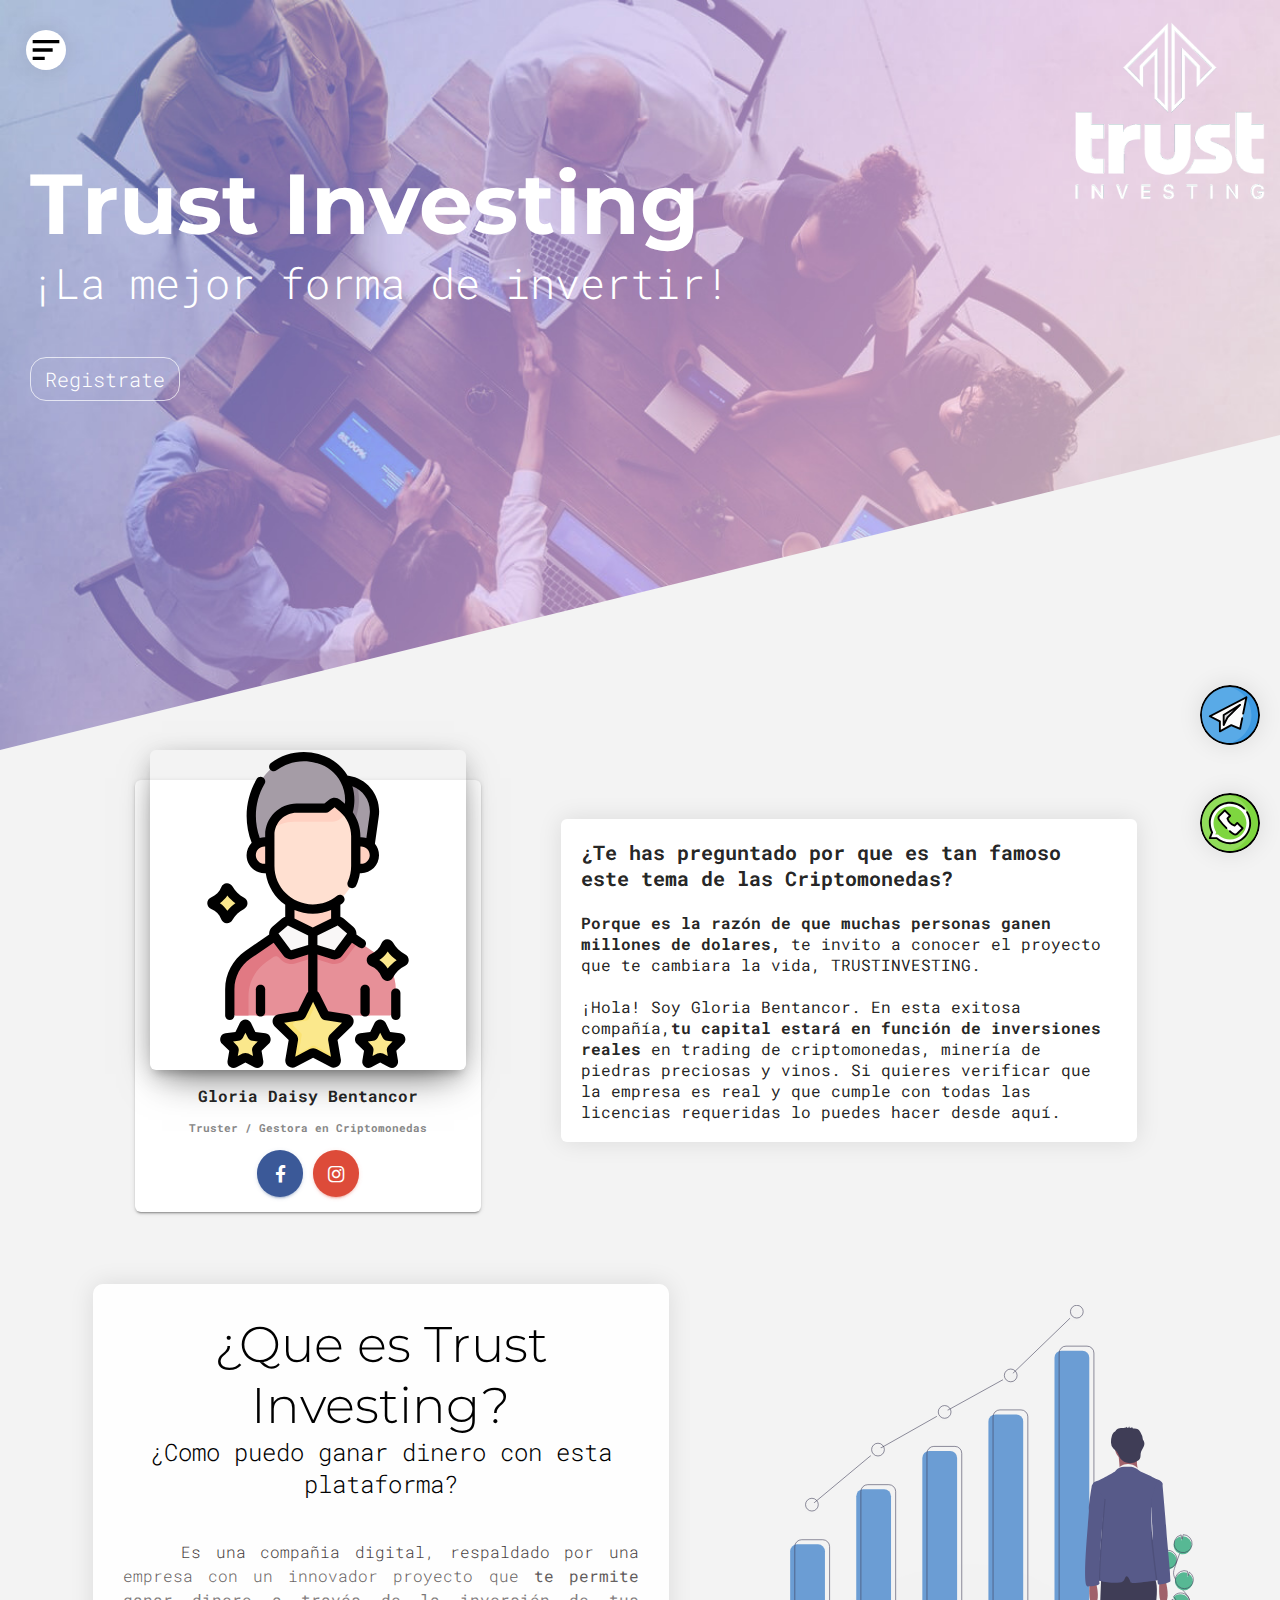
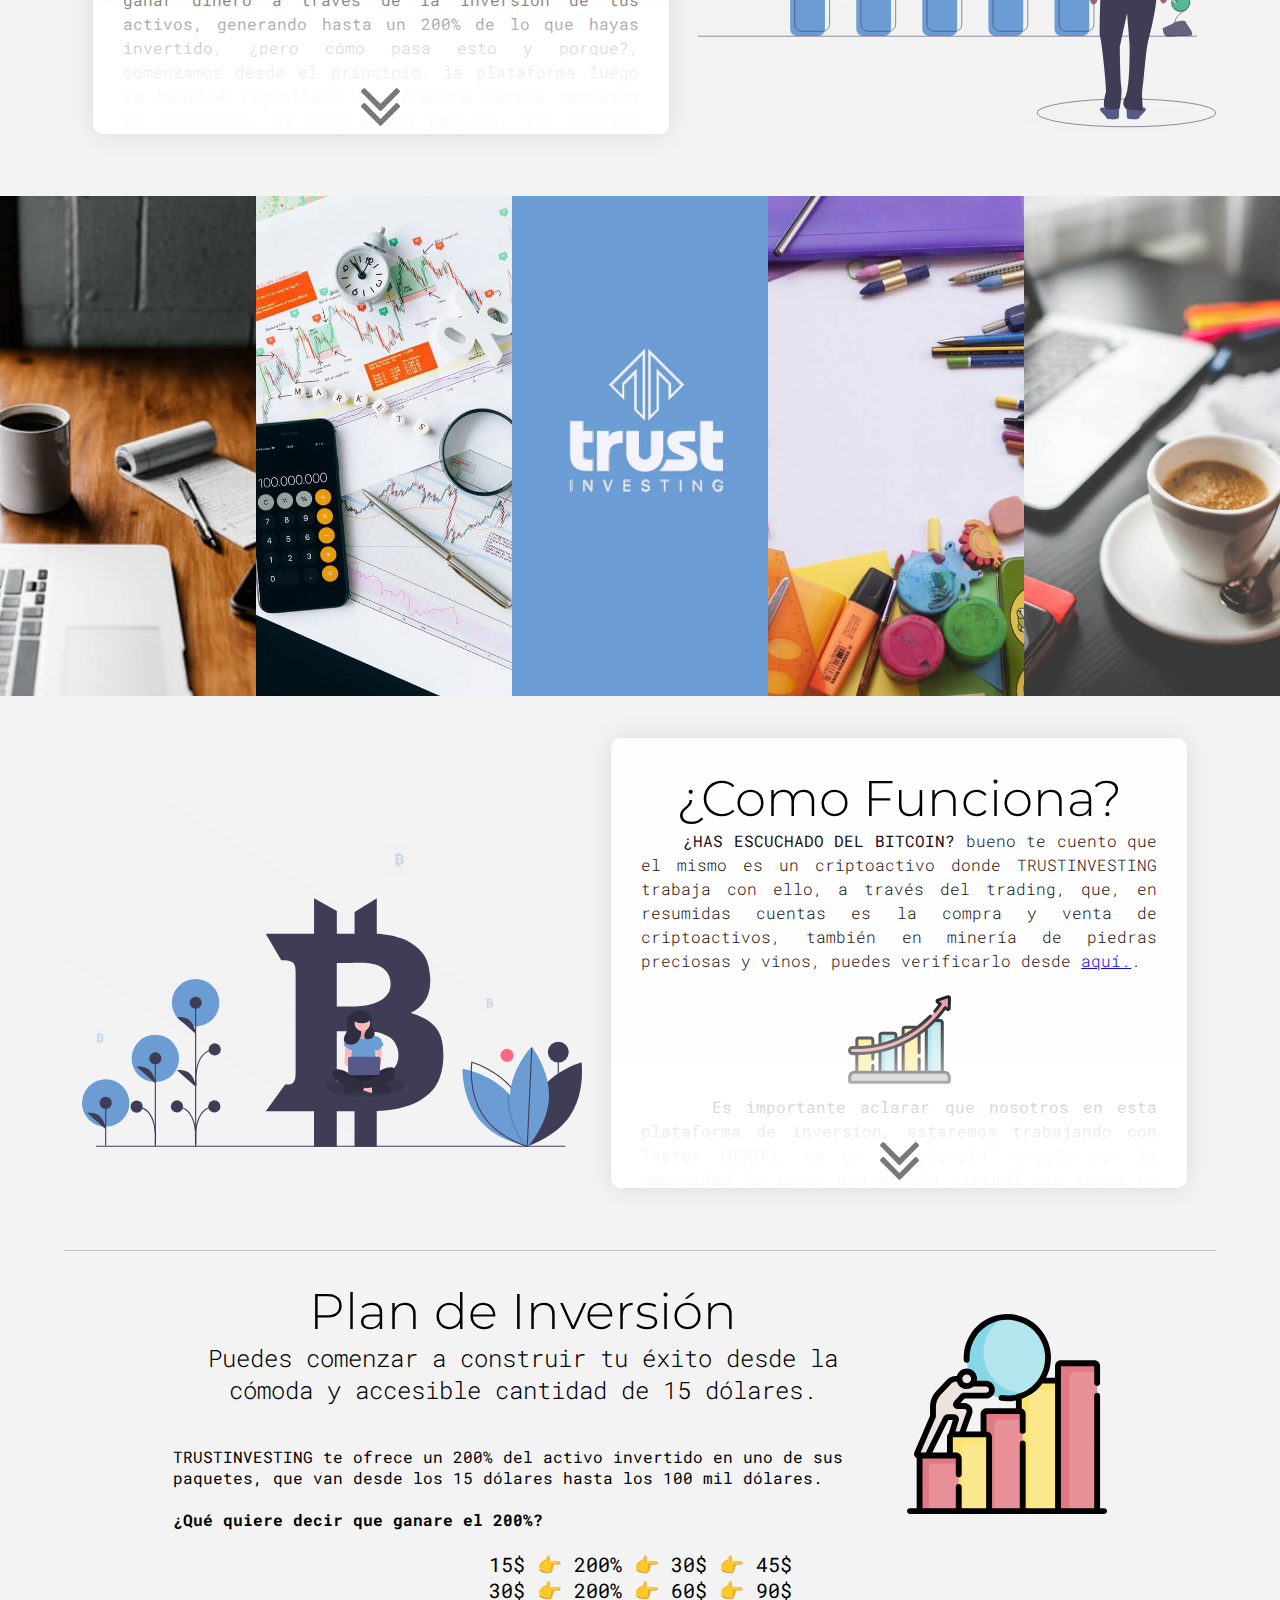
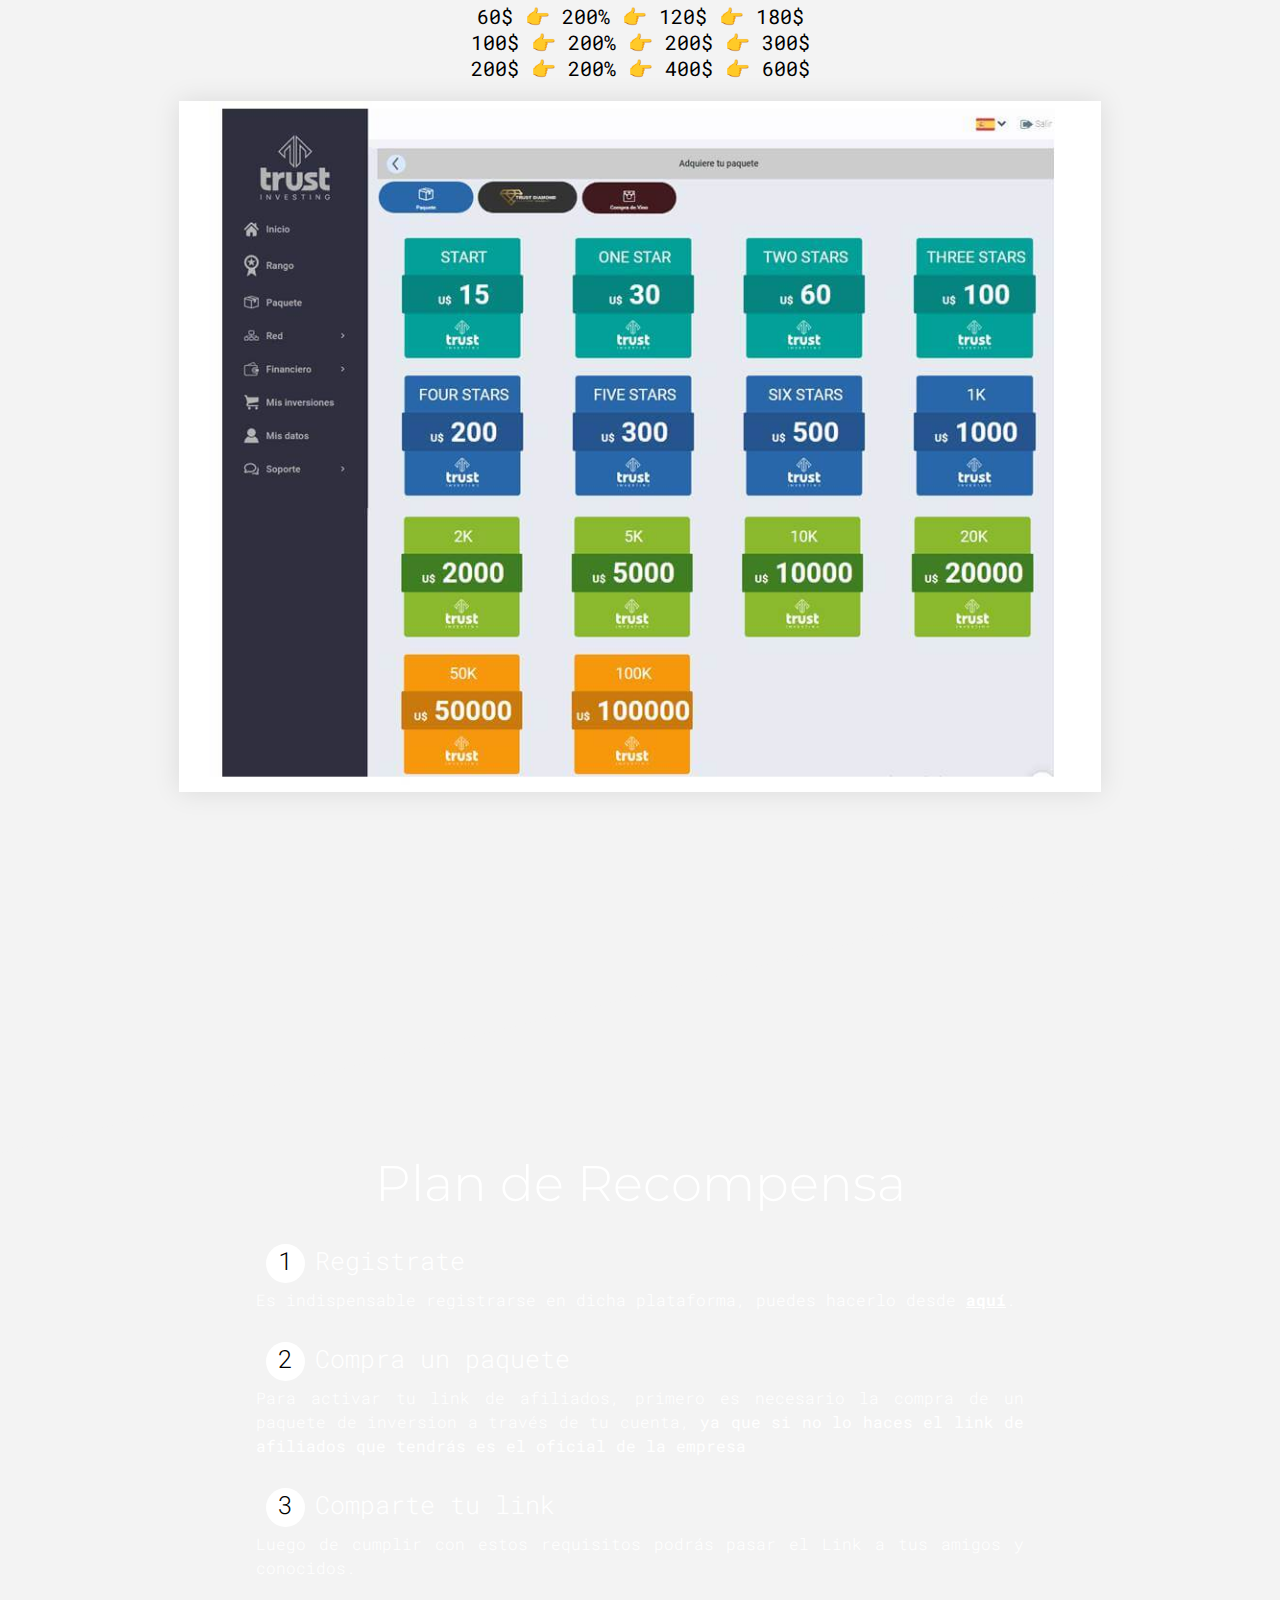
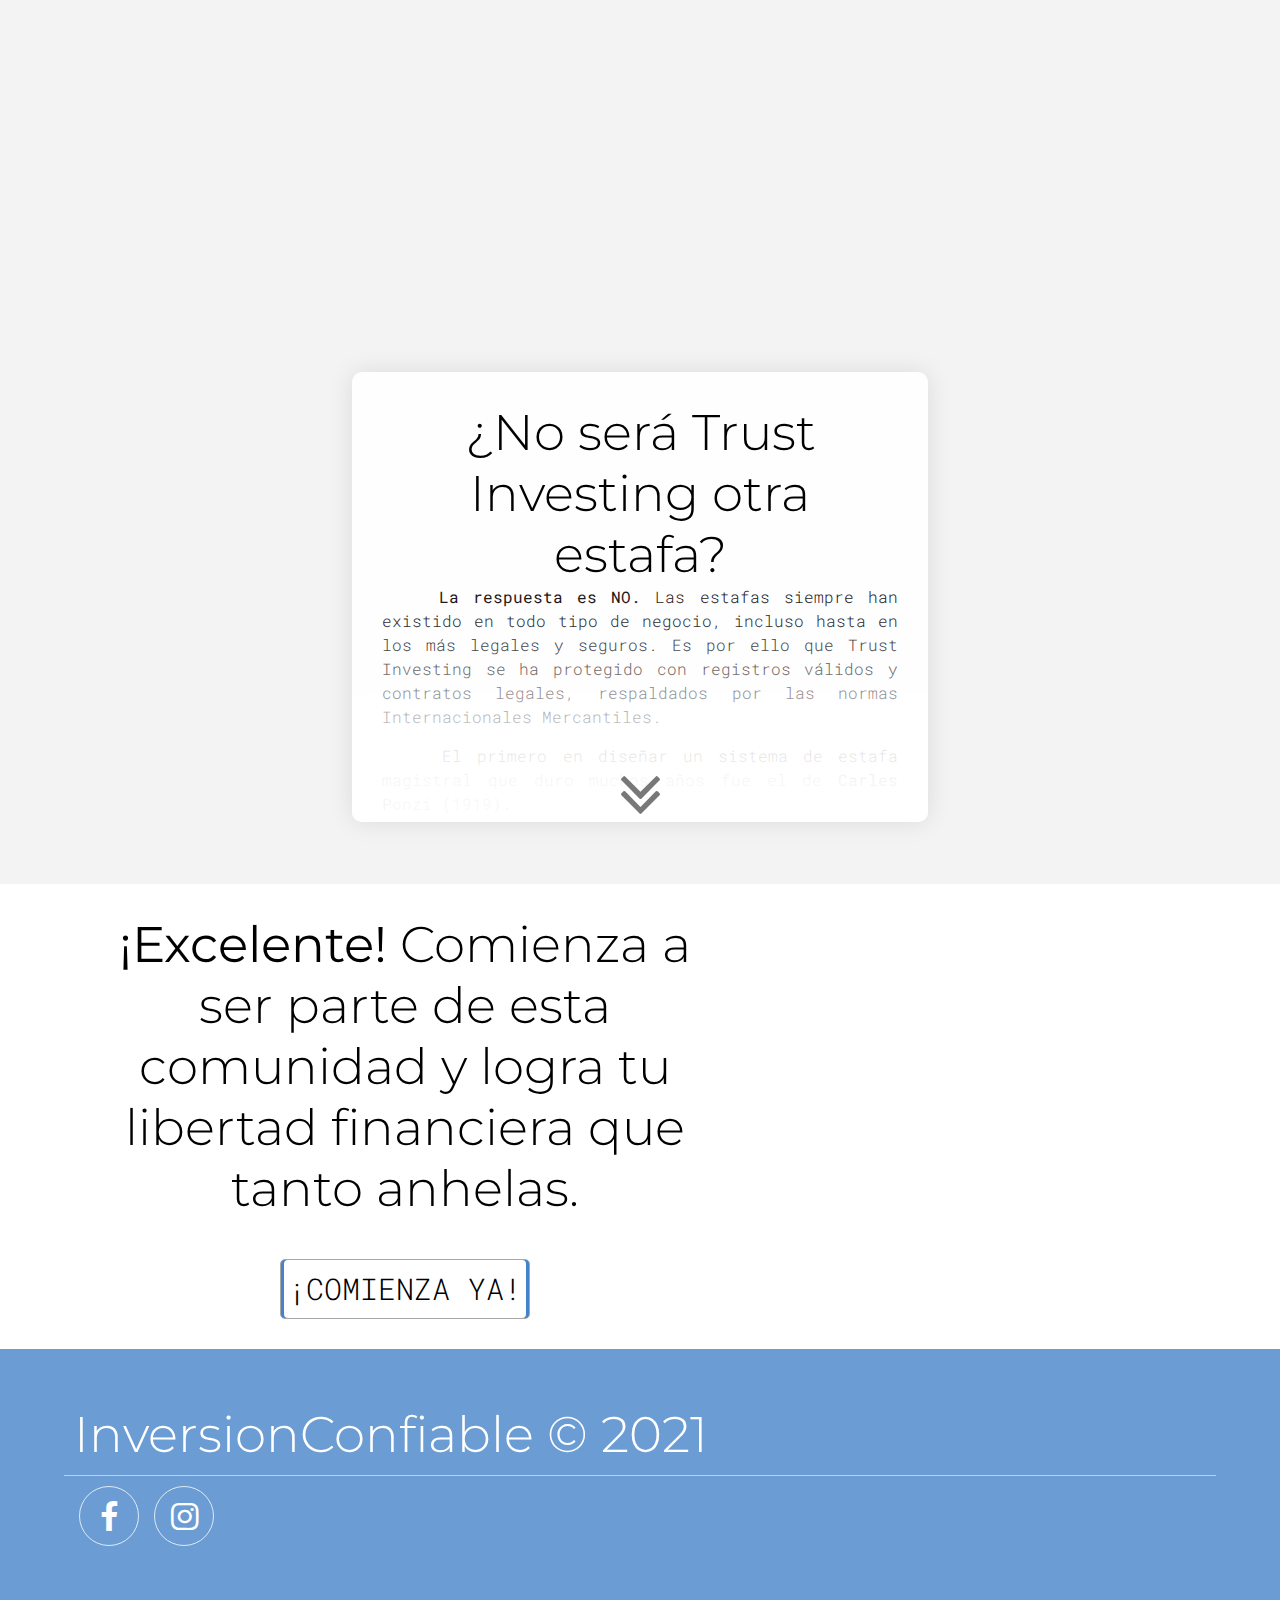
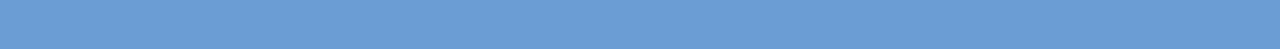
==== commit 5651ba30: "mensaje40" ====
--- a/index.html
+++ b/index.html
@@ -72,7 +72,7 @@
                                 <strong> Porque es la razón de que muchas personas ganen millones de dolares,</strong> te invito a conocer el proyecto que te cambiara la vida, TRUSTINVESTING.
                                 <br>
                                 <br>
-                                ¡Hola! Soy Gloria Bentancor. En esta exitosa compañía,<strong>tu capital estará en función de inversiones reales </strong>en trading de criptomonedas, minería de piedras preciosas y vinos. Si quieres verificar que la empresa es real y que cumple con todas las licencias requeridas lo puedes hacer desde <a href="https://opencorporates.com/companies/pa/155681488"> aquí.</a>
+                                ¡Hola! Soy Gloria Bentancor. En esta exitosa compañía,<strong>tu capital estará en función de inversiones reales </strong>en trading de criptomonedas, minería de piedras preciosas y vinos. Si quieres verificar que la empresa es real y que cumple con todas las licencias requeridas lo puedes hacer desde aquí.
                             </p>
                         </div>
                     </div>
